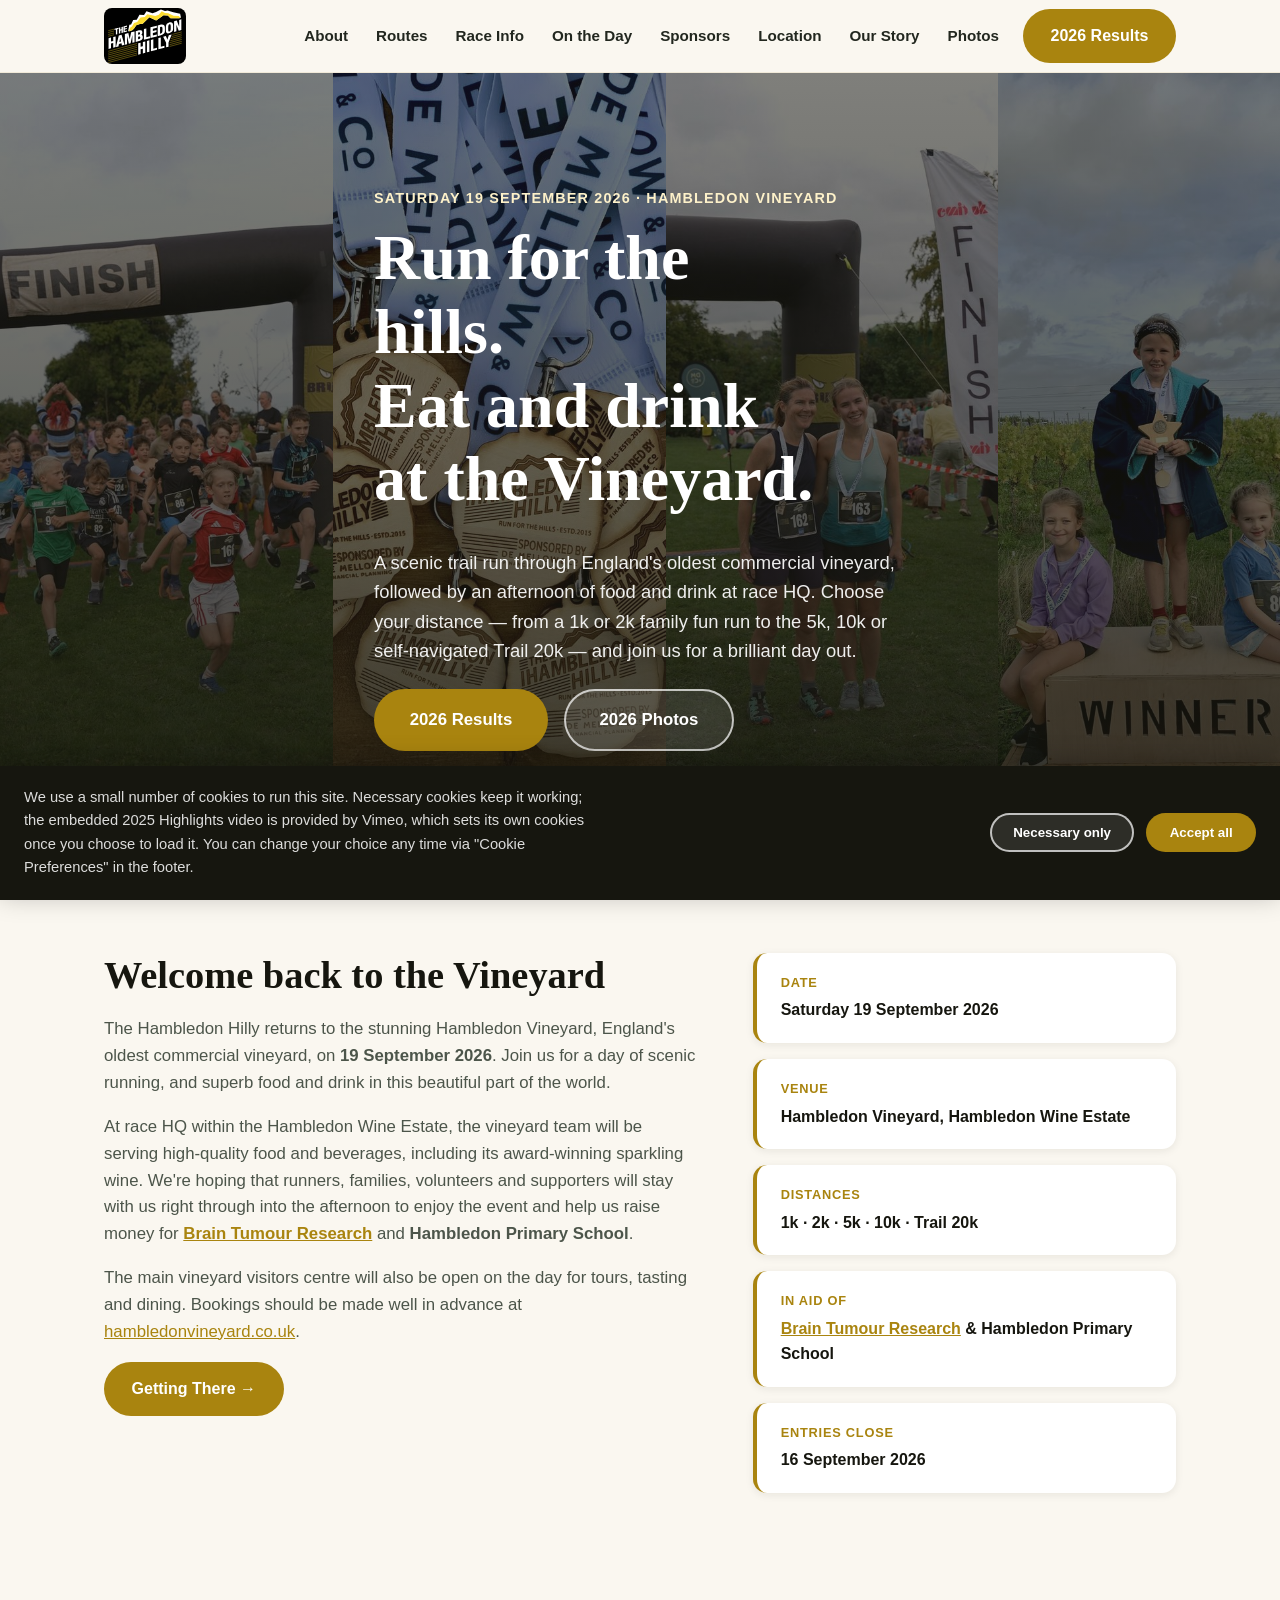
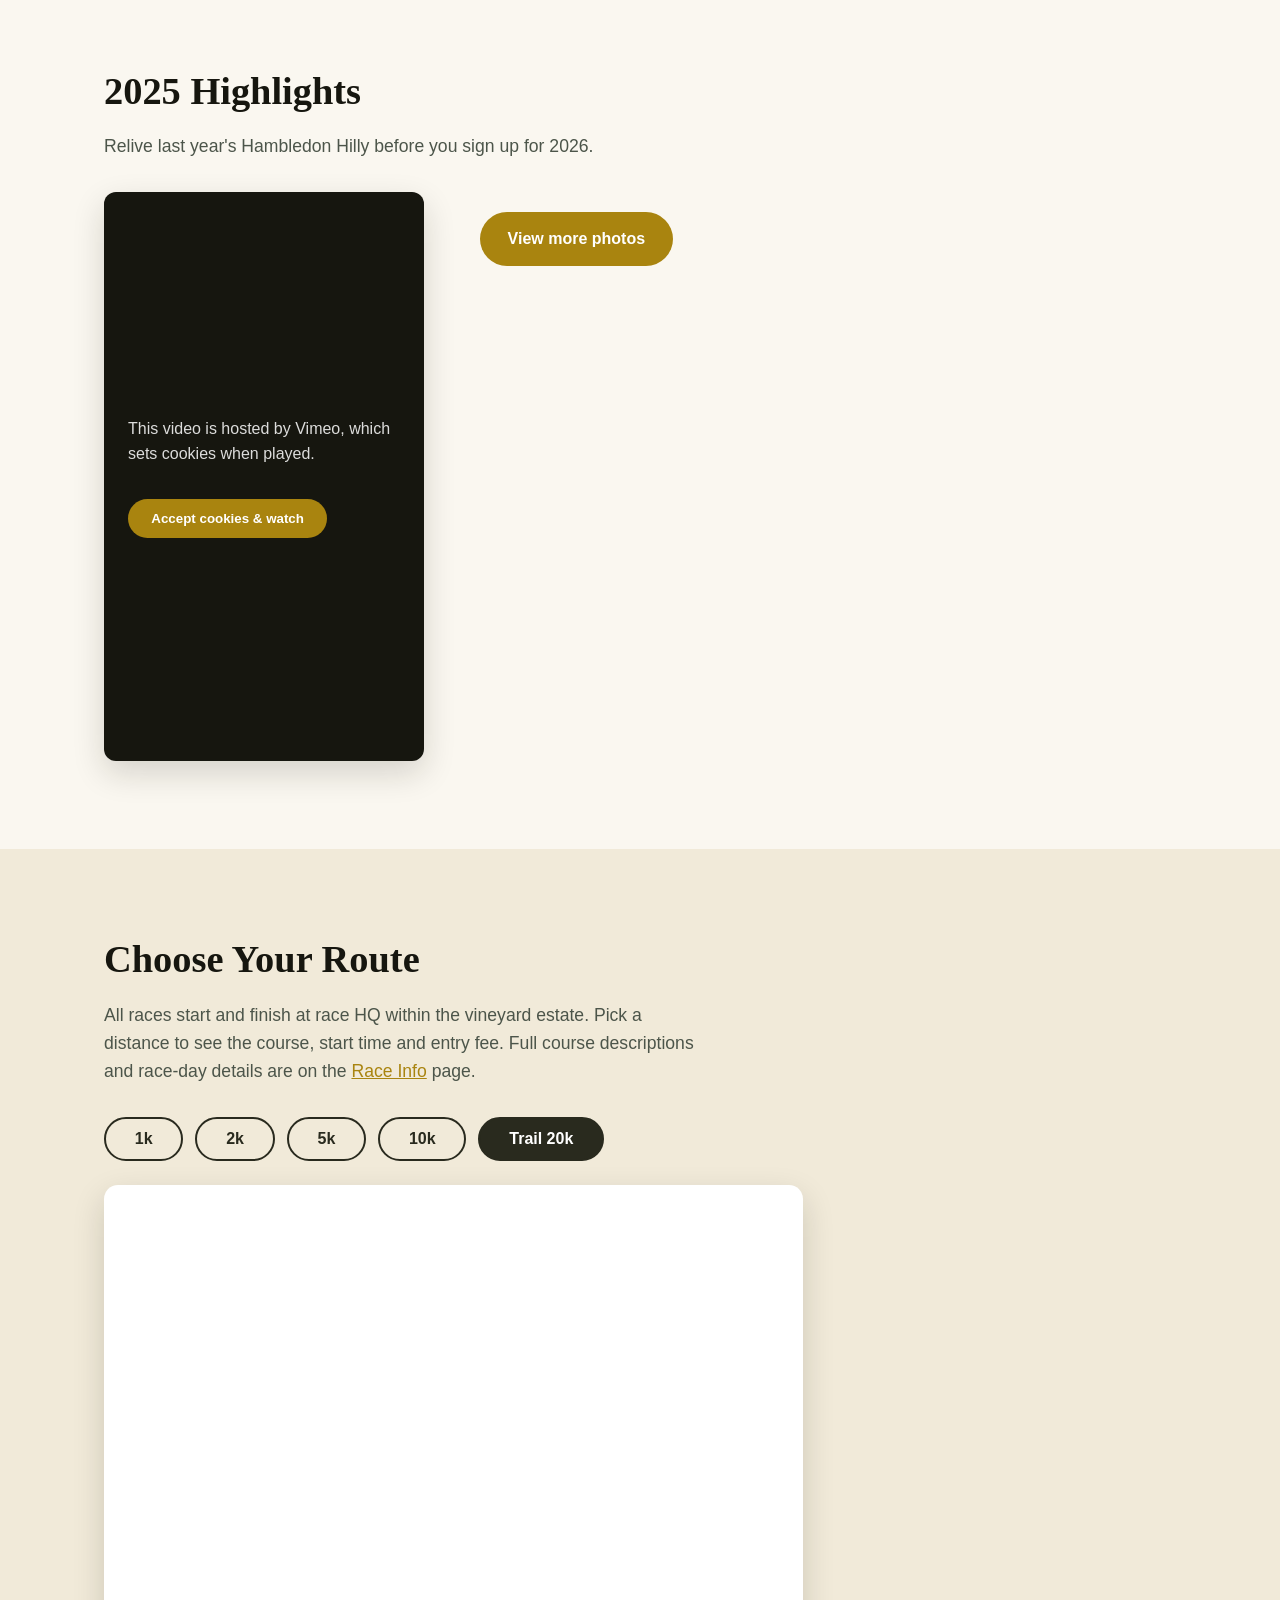
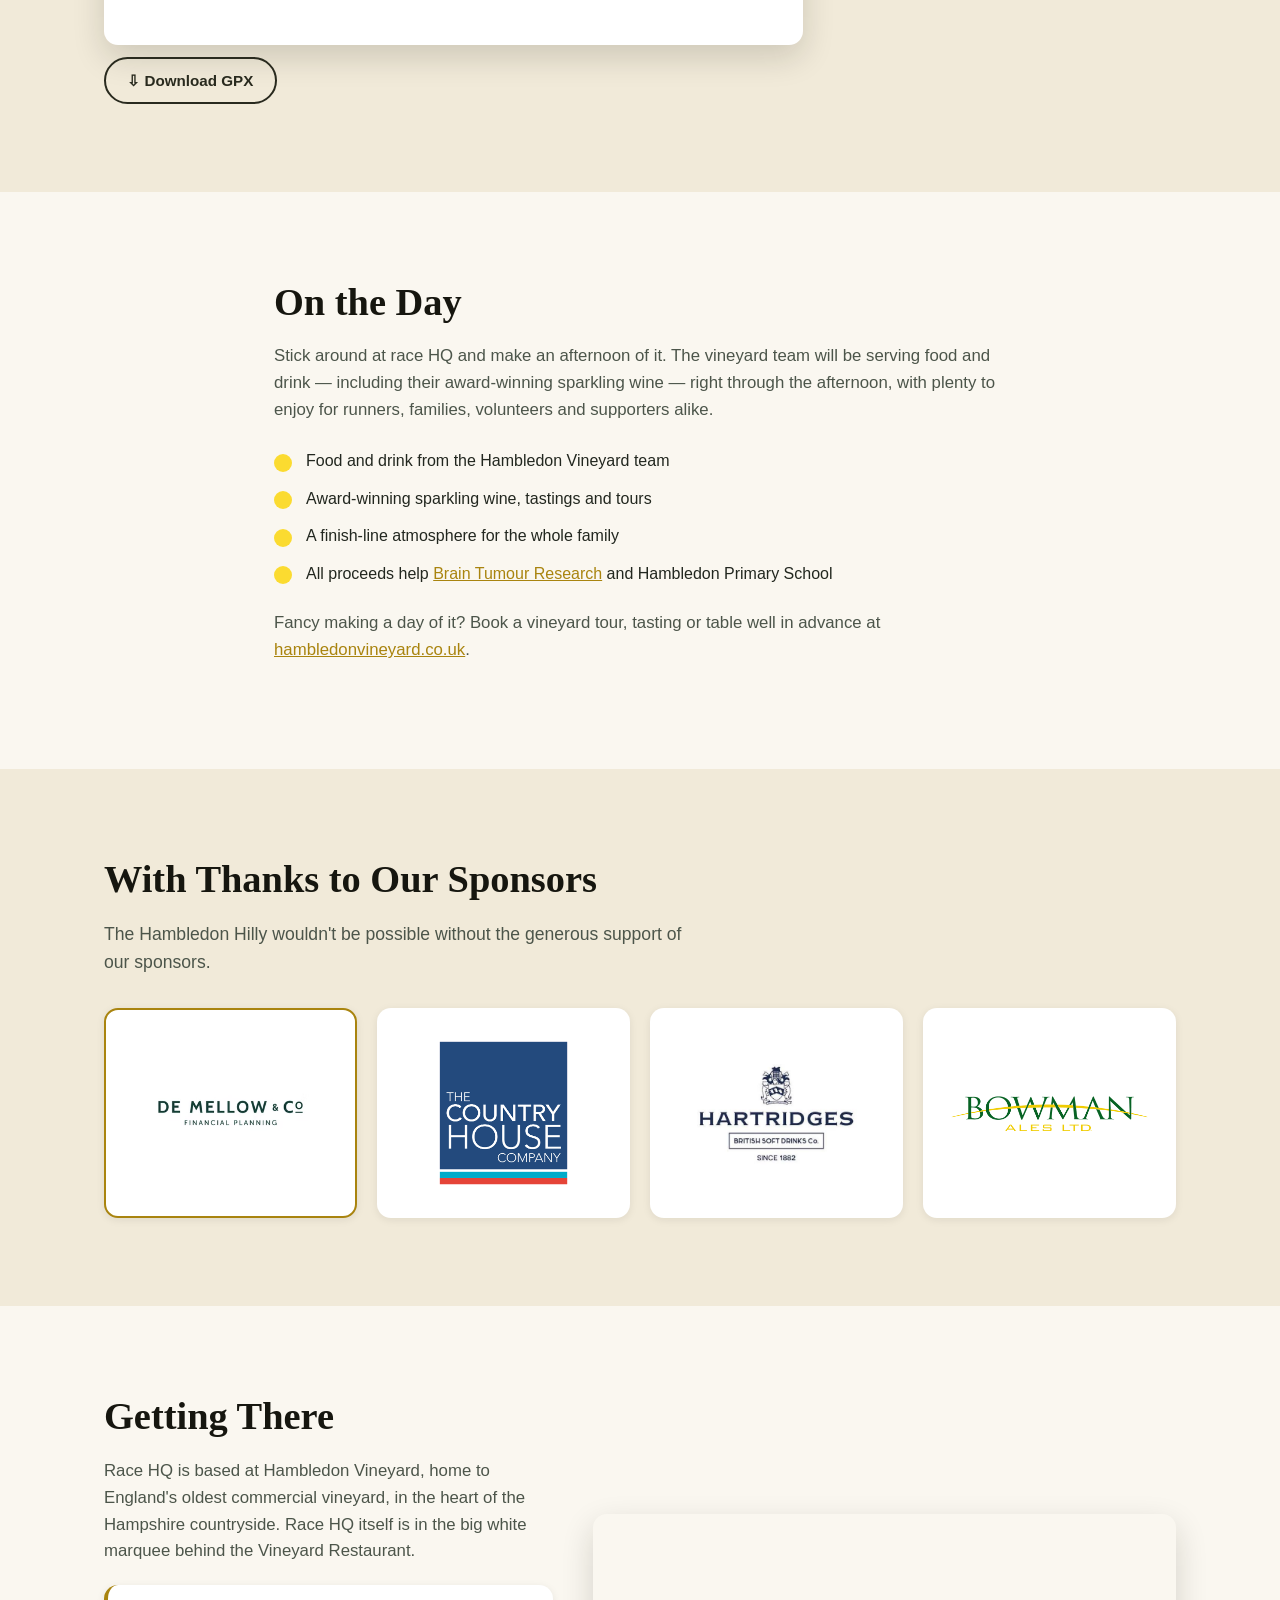
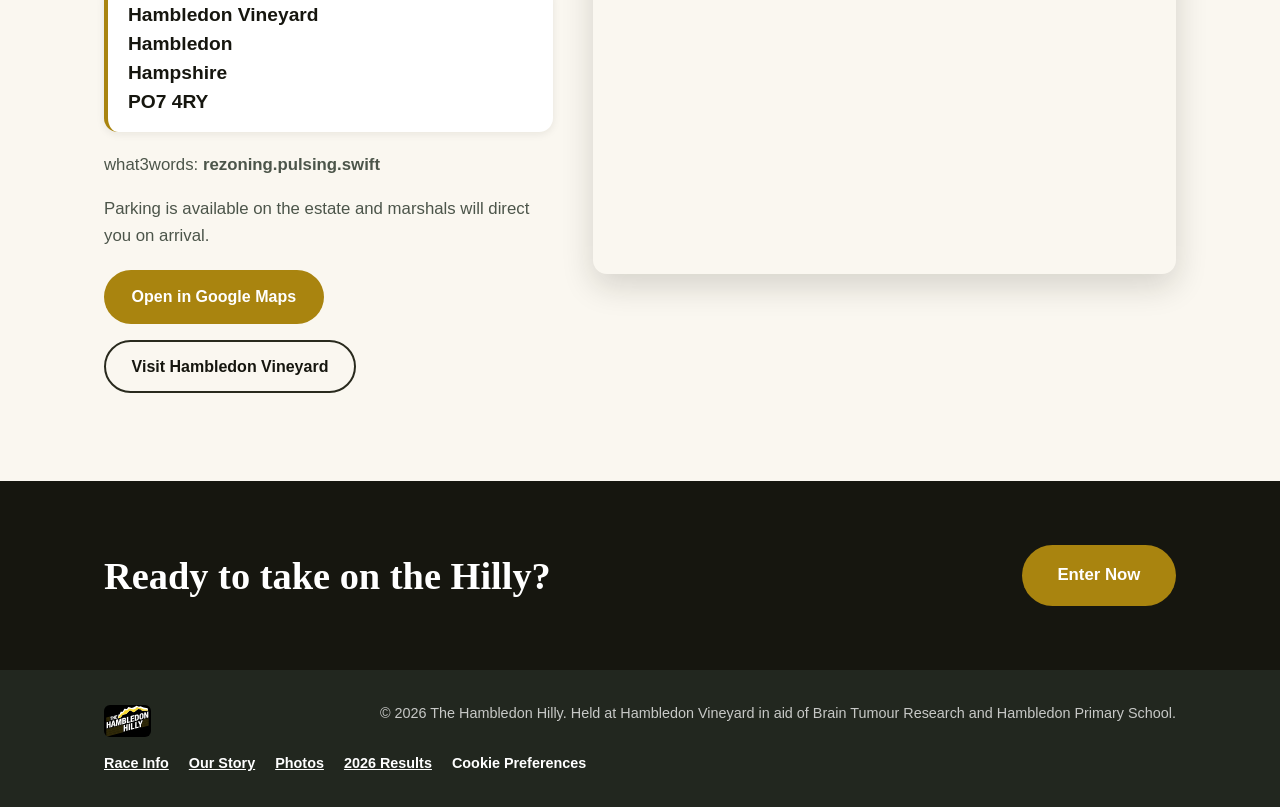
==== site/index-prerace.html @ d40ff90b "Added race report" ====
<!DOCTYPE html>
<html lang="en">
<head>
<meta charset="UTF-8">
<meta name="viewport" content="width=device-width, initial-scale=1.0">
<!-- Pre-race home page, kept for next year: copy it over index.html once the 2027 event is announced (and remove this noindex line). -->
<meta name="robots" content="noindex">
<title>The Hambledon Hilly | Trail Run at Hambledon Vineyard</title>
<meta name="description" content="The Hambledon Hilly returns to Hambledon Vineyard on 19 September 2026. Choose from 1k, 2k, 5k, 10k and Trail 20k routes, then enjoy food and drink at race HQ.">
<link rel="icon" type="image/svg+xml" href="images/hambledonhilly-logo.svg">
<link rel="preconnect" href="https://unpkg.com">
<link rel="stylesheet" href="https://unpkg.com/leaflet@1.9.4/dist/leaflet.css" integrity="sha256-p4NxAoJBhIIN+hmNHrzRCf9tD/miZyoHS5obTRR9BMY=" crossorigin="">
<link rel="stylesheet" href="https://unpkg.com/leaflet-gesture-handling@1.2.2/dist/leaflet-gesture-handling.min.css" crossorigin="">
<link rel="stylesheet" href="css/style.css">
</head>
<body class="home">

<div id="cookie-banner" class="cookie-banner" role="dialog" aria-label="Cookie consent" hidden>
  <div class="cookie-banner-inner">
    <p>
      We use a small number of cookies to run this site. Necessary cookies keep it working;
      the embedded 2025 Highlights video is provided by Vimeo, which sets its own cookies once
      you choose to load it. You can change your choice any time via "Cookie Preferences" in the footer.
    </p>
    <div class="cookie-banner-actions">
      <button type="button" class="btn btn-ghost" id="cookie-reject">Necessary only</button>
      <button type="button" class="btn btn-primary" id="cookie-accept">Accept all</button>
    </div>
  </div>
</div>

<header class="site-header">
  <div class="wrap header-inner">
    <a class="brand" href="#top">
      <img class="brand-logo" src="images/hambledonhilly-logo.svg" alt="The Hambledon Hilly">
    </a>
    <nav class="site-nav" aria-label="Primary">
      <a href="#about">About</a>
      <a href="#routes">Routes</a>
      <a href="race-info.html">Race Info</a>
      <a href="#day">On the Day</a>
      <a href="#sponsors">Sponsors</a>
      <a href="#location">Location</a>
      <a href="our-story.html">Our Story</a>
      <a href="photos.html">Photos</a>
    </nav>
    <a class="btn btn-primary nav-cta" href="https://sites.chronotrack.com/event/94311/results?raceId=250518&divisionId=2814686" target="_blank" rel="noopener">2026 Results</a>
    <button class="nav-toggle" aria-label="Toggle menu" aria-expanded="false">
      <span></span><span></span><span></span>
    </button>
  </div>
</header>

<main id="top">

  <section class="hero">
    <div class="hero-media">
      <div class="hero-scroll" aria-hidden="true">
        <div class="hero-scroll-track">
          <img src="images/carousel/3.jpg" alt="" loading="eager">
          <img src="images/carousel/IMG_4127.jpg" alt="" loading="eager">
          <img src="images/carousel/35.jpg" alt="" loading="eager">
          <img src="images/carousel/IMG_4248.jpg" alt="" loading="eager">
          <img src="images/carousel/38.jpg" alt="" loading="lazy">
          <img src="images/carousel/IMG_4260.jpg" alt="" loading="lazy">
          <img src="images/carousel/39.jpg" alt="" loading="lazy">
          <img src="images/carousel/IMG_4264.jpg" alt="" loading="lazy">
          <img src="images/carousel/40.jpg" alt="" loading="lazy">
          <img src="images/carousel/IMG_7174.jpg" alt="" loading="lazy">
          <img src="images/carousel/47.jpg" alt="" loading="lazy">
          <img src="images/carousel/IMG_7324.jpg" alt="" loading="lazy">
          <img src="images/carousel/48.jpg" alt="" loading="lazy">
          <img src="images/carousel/IMG_9951.jpg" alt="" loading="lazy">
          <img src="images/carousel/49.jpg" alt="" loading="lazy">
          <img src="images/carousel/50.jpg" alt="" loading="lazy">
          <img src="images/carousel/6.jpg" alt="" loading="lazy">
          <img src="images/carousel/9.jpg" alt="" loading="lazy">
          <img src="images/carousel/3.jpg" alt="" loading="lazy">
          <img src="images/carousel/IMG_4127.jpg" alt="" loading="lazy">
          <img src="images/carousel/35.jpg" alt="" loading="lazy">
          <img src="images/carousel/IMG_4248.jpg" alt="" loading="lazy">
          <img src="images/carousel/38.jpg" alt="" loading="lazy">
          <img src="images/carousel/IMG_4260.jpg" alt="" loading="lazy">
          <img src="images/carousel/39.jpg" alt="" loading="lazy">
          <img src="images/carousel/IMG_4264.jpg" alt="" loading="lazy">
          <img src="images/carousel/40.jpg" alt="" loading="lazy">
          <img src="images/carousel/IMG_7174.jpg" alt="" loading="lazy">
          <img src="images/carousel/47.jpg" alt="" loading="lazy">
          <img src="images/carousel/IMG_7324.jpg" alt="" loading="lazy">
          <img src="images/carousel/48.jpg" alt="" loading="lazy">
          <img src="images/carousel/IMG_9951.jpg" alt="" loading="lazy">
          <img src="images/carousel/49.jpg" alt="" loading="lazy">
          <img src="images/carousel/50.jpg" alt="" loading="lazy">
          <img src="images/carousel/6.jpg" alt="" loading="lazy">
          <img src="images/carousel/9.jpg" alt="" loading="lazy">
        </div>
      </div>
      <div class="hero-scrim"></div>
    </div>
    <div class="wrap hero-content">
      <p class="hero-eyebrow">Saturday 19 September 2026 &middot; Hambledon Vineyard</p>
      <h1>Run for the hills.<br>Eat and drink at the Vineyard.</h1>
      <p class="hero-lede">
        A scenic trail run through England's oldest commercial vineyard, followed by
        an afternoon of food and drink at race HQ. Choose your distance &mdash; from a
        1k or 2k family fun run to the 5k, 10k or self-navigated Trail 20k &mdash;
        and join us for a brilliant day out.
      </p>
      <div class="hero-actions">
        <a class="btn btn-primary btn-lg" href="https://sites.chronotrack.com/event/94311/results?raceId=250518&divisionId=2814686" target="_blank" rel="noopener">2026 Results</a>
        <a class="btn btn-ghost btn-lg" href="photos.html">2026 Photos</a>
      </div>
    </div>
  </section>

  <section id="about" class="section">
    <div class="wrap about-grid">
      <div class="about-copy">
        <h2>Welcome back to the Vineyard</h2>
        <p>
          The Hambledon Hilly returns to the stunning Hambledon Vineyard, England's oldest
          commercial vineyard, on <strong>19 September 2026</strong>. Join us for a day of
          scenic running, and superb food and drink in this beautiful part of the world.
        </p>
        <p>
          At race HQ within the Hambledon Wine Estate, the vineyard team will be serving
          high-quality food and beverages, including its award-winning sparkling wine. We're
          hoping that runners, families, volunteers and supporters will stay with us right
          through into the afternoon to enjoy the event and help us raise money for
          <strong><a href="https://braintumourresearch.org/" target="_blank" rel="noopener">Brain Tumour Research</a></strong> and <strong>Hambledon Primary School</strong>.
        </p>
        <p>
          The main vineyard visitors centre will also be open on the day for tours, tasting
          and dining. Bookings should be made well in advance at
          <a href="https://www.hambledonvineyard.co.uk" target="_blank" rel="noopener">hambledonvineyard.co.uk</a>.
        </p>
        <a class="btn btn-primary" href="#location">Getting There &rarr;</a>
      </div>
      <div class="about-facts">
        <div class="fact-card">
          <span class="fact-label">Date</span>
          <span class="fact-value">Saturday 19 September 2026</span>
        </div>
        <div class="fact-card">
          <span class="fact-label">Venue</span>
          <span class="fact-value">Hambledon Vineyard, Hambledon Wine Estate</span>
        </div>
        <div class="fact-card">
          <span class="fact-label">Distances</span>
          <span class="fact-value">1k &middot; 2k &middot; 5k &middot; 10k &middot; Trail 20k</span>
        </div>
        <div class="fact-card">
          <span class="fact-label">In aid of</span>
          <span class="fact-value"><a href="https://braintumourresearch.org/" target="_blank" rel="noopener">Brain Tumour Research</a> &amp; Hambledon Primary School</span>
        </div>
        <div class="fact-card">
          <span class="fact-label">Entries close</span>
          <span class="fact-value">16 September 2026</span>
        </div>
      </div>
    </div>
  </section>

  <section id="video" class="section">
    <div class="wrap">
      <h2>2025 Highlights</h2>
      <p class="section-lede">Relive last year's Hambledon Hilly before you sign up for 2026.</p>
    </div>
    <div class="wrap video-gallery-grid">
      <div class="video-panel">
        <div id="video-consent-gate" data-video-id="1141648150">
          <div class="video-embed" id="video-embed" hidden></div>
          <div class="video-consent-notice" id="video-consent-notice">
            <p>This video is hosted by Vimeo, which sets cookies when played.</p>
            <button type="button" class="btn btn-primary" id="video-consent-accept">Accept cookies &amp; watch</button>
          </div>
        </div>
      </div>
      <div class="gallery-panel">
        <div class="photo-gallery" id="photo-gallery" data-album="2026/" data-count="18" aria-label="A random selection of Hambledon Hilly photos"></div>
        <div class="gallery-more">
          <a class="btn btn-primary" href="photos.html">View more photos</a>
        </div>
      </div>
    </div>
  </section>

  <dialog id="photo-lightbox" class="photo-lightbox">
    <button class="lightbox-close" type="button" aria-label="Close">&times;</button>
    <button class="lightbox-prev" type="button" aria-label="Previous photo">&lsaquo;</button>
    <img id="lightbox-img" src="" alt="">
    <button class="lightbox-next" type="button" aria-label="Next photo">&rsaquo;</button>
  </dialog>

  <section id="routes" class="section section-alt">
    <div class="wrap">
      <h2>Choose Your Route</h2>
      <p class="section-lede">All races start and finish at race HQ within the vineyard estate. Pick a distance to see the course, start time and entry fee. Full course descriptions and race-day details are on the <a href="race-info.html">Race Info</a> page.</p>

      <div class="route-tabs" role="tablist" aria-label="Route distance">
        <button class="route-tab" data-route="1k" role="tab" aria-selected="false">1k</button>
        <button class="route-tab" data-route="2k" role="tab" aria-selected="false">2k</button>
        <button class="route-tab" data-route="5k" role="tab" aria-selected="false">5k</button>
        <button class="route-tab" data-route="10k" role="tab" aria-selected="false">10k</button>
        <button class="route-tab is-active" data-route="20k" role="tab" aria-selected="true">Trail 20k</button>
      </div>

      <div class="route-panel">
        <div class="route-map-col">
          <div id="route-map" class="route-map" role="img" aria-label="Map of the selected route"></div>
          <a id="gpx-download" class="route-gpx-link" href="#" download>&#8681; Download GPX</a>
        </div>
        <div class="route-stats" id="route-stats">
          <!-- populated by js -->
        </div>
      </div>
    </div>
  </section>

  <section id="day" class="section">
    <div class="wrap day-grid">
      <div class="day-copy">
        <h2>On the Day</h2>
        <p>
          Stick around at race HQ and make an afternoon of it. The vineyard team will be
          serving food and drink &mdash; including their award-winning sparkling wine &mdash;
          right through the afternoon, with plenty to enjoy for runners, families,
          volunteers and supporters alike.
        </p>
        <ul class="day-list">
          <li>Food and drink from the Hambledon Vineyard team</li>
          <li>Award-winning sparkling wine, tastings and tours</li>
          <li>A finish-line atmosphere for the whole family</li>
          <li>All proceeds help <a href="https://braintumourresearch.org/" target="_blank" rel="noopener">Brain Tumour Research</a> and Hambledon Primary School</li>
        </ul>
        <p>
          Fancy making a day of it? Book a vineyard tour, tasting or table well in advance at
          <a href="https://www.hambledonvineyard.co.uk" target="_blank" rel="noopener">hambledonvineyard.co.uk</a>.
        </p>
      </div>
    </div>
  </section>

  <section id="sponsors" class="section section-alt">
    <div class="wrap">
      <h2>With Thanks to Our Sponsors</h2>
      <p class="section-lede">The Hambledon Hilly wouldn't be possible without the generous support of our sponsors.</p>
      <div class="sponsor-grid">
        <a class="sponsor-card sponsor-card-main" href="https://www.demellowandco.com/" target="_blank" rel="noopener">
          <div class="sponsor-logo"><img src="images/DeMellowCo.avif" alt="De Mellow &amp; Co logo"></div>
        </a>
        <a class="sponsor-card" href="https://www.countryhousecompany.co.uk/" target="_blank" rel="noopener">
          <div class="sponsor-logo"><img src="images/CountrytHouseCompany.png" alt="Country House Company logo"></div>
        </a>
        <a class="sponsor-card" href="https://www.hartridges.co.uk/" target="_blank" rel="noopener">
          <div class="sponsor-logo"><img src="images/Hartriges.jpeg" alt="Hartridges Soft Drinks logo"></div>
        </a>
        <a class="sponsor-card" href="https://www.bowman-ales.com/" target="_blank" rel="noopener">
          <div class="sponsor-logo"><img src="images/BowmanAles.png" alt="Bowman Ales logo"></div>
        </a>
      </div>
    </div>
  </section>

  <section id="location" class="section">
    <div class="wrap location-grid">
      <div class="location-copy">
        <h2>Getting There</h2>
        <p>
          Race HQ is based at Hambledon Vineyard, home to England's oldest commercial
          vineyard, in the heart of the Hampshire countryside. Race HQ itself is in the
          big white marquee behind the Vineyard Restaurant.
        </p>
        <address class="venue-address">
          Hambledon Vineyard<br>
          Hambledon<br>
          Hampshire<br>
          PO7 4RY
        </address>
        <p class="what3words">what3words: <strong>rezoning.pulsing.swift</strong></p>
        <p>
          Parking is available on the estate and marshals will direct you on arrival.
        </p>
        <div class="location-actions">
          <a class="btn btn-primary" href="https://www.google.com/maps/search/?api=1&query=Hambledon+Vineyard%2C+Hambledon%2C+Hampshire%2C+PO7+4RY" target="_blank" rel="noopener">Open in Google Maps</a>
          <a class="btn btn-ghost-dark" href="https://www.hambledonvineyard.co.uk" target="_blank" rel="noopener">Visit Hambledon Vineyard</a>
        </div>
      </div>
      <div id="location-map" class="location-map" role="img" aria-label="Map of Hambledon Vineyard"></div>
    </div>
  </section>

  <section class="cta-banner">
    <div class="wrap cta-banner-inner">
      <h2>Ready to take on the Hilly?</h2>
      <a class="btn btn-primary btn-lg" href="https://sites.chronotrack.com/event/94311/results?raceId=250518&divisionId=2814686" target="_blank" rel="noopener">Enter Now</a>
    </div>
  </section>

</main>

<footer class="site-footer">
  <div class="wrap footer-inner">
    <img class="footer-logo" src="images/hambledonhilly-logo.svg" alt="The Hambledon Hilly">
    <p>&copy; 2026 The Hambledon Hilly. Held at Hambledon Vineyard in aid of Brain Tumour Research and Hambledon Primary School.</p>
    <nav class="footer-nav" aria-label="Footer">
      <a href="race-info.html">Race Info</a>
      <a href="our-story.html">Our Story</a>
      <a href="photos.html">Photos</a>
      <a href="https://sites.chronotrack.com/event/94311/results?raceId=250518&divisionId=2814686" target="_blank" rel="noopener">2026 Results</a>
      <button type="button" class="footer-cookie-btn cookie-preferences-btn">Cookie Preferences</button>
    </nav>
  </div>
</footer>

<script src="https://player.vimeo.com/api/player.js"></script>
<script src="https://unpkg.com/leaflet@1.9.4/dist/leaflet.js" integrity="sha256-20nQCchB9co0qIjJZRGuk2/Z9VM+kNiyxNV1lvTlZBo=" crossorigin=""></script>
<script src="https://unpkg.com/leaflet-gesture-handling@1.2.2/dist/leaflet-gesture-handling.min.js" crossorigin=""></script>
<script src="routes/routes-data.js"></script>
<script src="js/main.js"></script>
</body>
</html>
---- site/css/style.css ----
:root {
  --dark-900: #16160f;
  --dark-700: #292a1e;
  --dark-600: #3c3d2c;
  --gold-100: #fdf1c9;
  --gold-500: #fbdb30;
  --gold-700: #a9840f;
  --cream: #faf7f0;
  --cream-dark: #f1ead9;
  --ink: #22271f;
  --ink-soft: #4c554a;
  --white: #ffffff;
  --radius: 14px;
  --shadow-sm: 0 2px 8px rgba(22, 22, 15, 0.08);
  --shadow-md: 0 12px 32px rgba(22, 22, 15, 0.16);
  --max-width: 1120px;
}

* { box-sizing: border-box; }

html { scroll-behavior: smooth; }

body {
  margin: 0;
  font-family: "Segoe UI", "Helvetica Neue", Arial, sans-serif;
  color: var(--ink);
  background: var(--cream);
  line-height: 1.6;
}

h1, h2, h3 {
  font-family: Georgia, "Times New Roman", serif;
  color: var(--dark-900);
  line-height: 1.15;
  margin: 0 0 0.5em;
}

h2 { font-size: clamp(1.7rem, 3vw, 2.4rem); }

p { margin: 0 0 1em; }

a { color: var(--gold-700); }

.wrap {
  max-width: var(--max-width);
  margin: 0 auto;
  padding: 0 24px;
}

/* Buttons */
.btn {
  display: inline-block;
  padding: 0.75em 1.6em;
  border-radius: 999px;
  font-weight: 600;
  text-decoration: none;
  border: 2px solid transparent;
  transition: transform 0.15s ease, box-shadow 0.15s ease, background 0.15s ease;
  cursor: pointer;
}
.btn-primary {
  background: var(--gold-700);
  color: var(--white);
}
.btn-primary:hover {
  background: var(--gold-500);
  transform: translateY(-1px);
  box-shadow: var(--shadow-sm);
}
.btn-ghost {
  background: rgba(255, 255, 255, 0.1);
  color: var(--white);
  border-color: rgba(255, 255, 255, 0.7);
}
.btn-ghost:hover {
  background: rgba(255, 255, 255, 0.2);
}
.btn-lg { padding: 0.9em 2em; font-size: 1.05rem; }

/* Header */
.site-header {
  position: sticky;
  top: 0;
  z-index: 1000;
  background: rgba(250, 247, 240, 0.92);
  backdrop-filter: blur(6px);
  border-bottom: 1px solid var(--cream-dark);
}
.header-inner {
  display: flex;
  align-items: center;
  gap: 24px;
  height: 72px;
}
.brand {
  display: flex;
  align-items: center;
  gap: 10px;
  text-decoration: none;
  color: var(--dark-900);
  font-weight: 700;
  margin-right: auto;
}
.brand-logo {
  height: 56px;
  width: auto;
  border-radius: 8px;
  display: block;
}

.site-nav {
  display: flex;
  gap: 28px;
}
.site-nav a {
  color: var(--ink);
  text-decoration: none;
  font-weight: 600;
  font-size: 0.95rem;
}
.site-nav a:hover { color: var(--gold-700); }

.nav-toggle {
  display: none;
  flex-direction: column;
  justify-content: center;
  gap: 5px;
  width: 40px;
  height: 40px;
  background: none;
  border: none;
  cursor: pointer;
}
.nav-toggle span {
  display: block;
  height: 2px;
  background: var(--dark-900);
  border-radius: 2px;
}

/* Hero */
.hero {
  position: relative;
  min-height: 88vh;
  display: flex;
  align-items: center;
  overflow: hidden;
}
.hero-media {
  position: absolute;
  inset: 0;
  z-index: 0;
}
.hero-scroll {
  position: absolute;
  inset: 0;
  overflow: hidden;
}
.hero-scroll-track {
  display: flex;
  height: 100%;
  width: max-content;
  animation: hero-scroll 90s linear infinite;
}
.hero-scroll-track img {
  height: 100%;
  width: clamp(220px, 26vw, 380px);
  flex: 0 0 auto;
  object-fit: cover;
  display: block;
}
@keyframes hero-scroll {
  from { transform: translateX(0); }
  to { transform: translateX(-50%); }
}
@media (prefers-reduced-motion: reduce) {
  .hero-scroll-track { animation: none; }
}
.hero-scrim {
  position: absolute;
  inset: 0;
  background: linear-gradient(180deg, rgba(22, 22, 15, 0.55) 0%, rgba(22, 22, 15, 0.65) 45%, rgba(22, 22, 15, 0.88) 100%);
}
.hero-content {
  position: relative;
  z-index: 1;
  color: var(--white);
  padding-top: 80px;
  padding-bottom: 80px;
}
.hero-eyebrow {
  text-transform: uppercase;
  letter-spacing: 0.08em;
  font-weight: 700;
  font-size: 0.9rem;
  color: var(--gold-100);
  margin-bottom: 0.75em;
}
.hero h1 {
  color: var(--white);
  font-size: clamp(2.4rem, 5.5vw, 4rem);
  max-width: 14ch;
}
.hero-lede {
  max-width: 52ch;
  font-size: 1.15rem;
  color: rgba(255,255,255,0.92);
}
.hero-actions {
  display: flex;
  gap: 16px;
  flex-wrap: wrap;
  margin-top: 1.5em;
}

/* Sections */
.section {
  padding: 88px 0;
}
.section-alt {
  background: var(--cream-dark);
}
.section-lede {
  max-width: 62ch;
  color: var(--ink-soft);
  font-size: 1.1rem;
}

.video-gallery-grid {
  display: grid;
  grid-template-columns: minmax(0, 320px) minmax(0, 1fr);
  gap: 56px;
  align-items: start;
  margin-top: 32px;
}

.video-embed {
  max-width: 320px;
  margin: 0;
  border-radius: 12px;
  overflow: hidden;
  box-shadow: var(--shadow-md);
}

/* Photo gallery */
.photo-gallery {
  display: grid;
  grid-template-columns: repeat(auto-fill, minmax(110px, 1fr));
  gap: 10px;
  margin-top: 0;
}
.photo-thumb {
  position: relative;
  aspect-ratio: 1 / 1;
  padding: 0;
  border: 0;
  border-radius: 8px;
  overflow: hidden;
  cursor: pointer;
  background: var(--cream-dark);
}
.photo-thumb img {
  width: 100%;
  height: 100%;
  object-fit: cover;
  display: block;
  transition: transform 0.2s ease;
}
.photo-thumb:hover img,
.photo-thumb:focus-visible img {
  transform: scale(1.06);
}
.photo-thumb:focus-visible {
  outline: 3px solid var(--gold-700);
  outline-offset: 2px;
}

.gallery-more {
  margin-top: 20px;
}

/* Photo album page */
.album-grid {
  grid-template-columns: repeat(auto-fill, minmax(200px, 1fr));
  gap: 12px;
  margin-top: 32px;
}
.album-grid .photo-thumb img {
  opacity: 0;
  transition: opacity 0.4s ease, transform 0.2s ease;
}
.album-grid .photo-thumb.is-loaded img {
  opacity: 1;
}
.album-subtabs {
  margin-top: -8px;
  gap: 8px;
}
.album-subtabs .route-tab {
  padding: 0.45em 1.3em;
  font-size: 0.9rem;
}
.album-status {
  text-align: center;
  color: var(--ink-soft);
  margin: 32px 0 0;
}
#album-sentinel {
  height: 1px;
}

@media (max-width: 480px) {
  .album-grid { grid-template-columns: repeat(2, 1fr); gap: 8px; }
}

/* Lightbox */
.photo-lightbox {
  border: none;
  padding: 0;
  background: transparent;
  max-width: 92vw;
  max-height: 92vh;
}
.photo-lightbox::backdrop {
  background: rgba(15, 15, 10, 0.88);
}
.photo-lightbox img {
  display: block;
  max-width: 92vw;
  max-height: 92vh;
  border-radius: 8px;
}
.photo-lightbox button {
  position: fixed;
  background: rgba(22, 22, 15, 0.55);
  color: var(--white);
  border: none;
  border-radius: 999px;
  cursor: pointer;
  display: flex;
  align-items: center;
  justify-content: center;
  transition: background 0.15s ease;
}
.photo-lightbox button:hover,
.photo-lightbox button:focus-visible {
  background: rgba(22, 22, 15, 0.85);
}
.lightbox-close {
  top: 20px;
  right: 20px;
  width: 44px;
  height: 44px;
  font-size: 1.6rem;
  line-height: 1;
}
.lightbox-prev,
.lightbox-next {
  top: 50%;
  transform: translateY(-50%);
  width: 52px;
  height: 52px;
  font-size: 2rem;
  line-height: 1;
}
.lightbox-prev { left: 20px; }
.lightbox-next { right: 20px; }

@media (max-width: 900px) {
  .video-gallery-grid { grid-template-columns: 1fr; gap: 40px; }
  .video-embed { margin-left: auto; margin-right: auto; }
}

@media (max-width: 480px) {
  .lightbox-prev, .lightbox-next { width: 40px; height: 40px; font-size: 1.5rem; }
  .lightbox-prev { left: 8px; }
  .lightbox-next { right: 8px; }
  .lightbox-close { top: 8px; right: 8px; }
}

/* About */
.about-grid {
  display: grid;
  grid-template-columns: 1.4fr 1fr;
  gap: 56px;
  align-items: start;
}
.about-copy p { color: var(--ink-soft); font-size: 1.05rem; }
.about-facts {
  display: grid;
  gap: 16px;
}
.fact-card {
  background: var(--white);
  border-radius: var(--radius);
  padding: 20px 24px;
  box-shadow: var(--shadow-sm);
  display: flex;
  flex-direction: column;
  gap: 4px;
  border-left: 4px solid var(--gold-700);
}
.fact-label {
  font-size: 0.8rem;
  text-transform: uppercase;
  letter-spacing: 0.06em;
  color: var(--gold-700);
  font-weight: 700;
}
.fact-value {
  font-weight: 600;
  color: var(--dark-900);
}

/* Routes */
.route-tabs {
  display: flex;
  gap: 12px;
  margin: 32px 0 24px;
  flex-wrap: wrap;
}
.route-tab {
  padding: 0.7em 1.8em;
  border-radius: 999px;
  border: 2px solid var(--dark-700);
  background: transparent;
  color: var(--dark-700);
  font-weight: 700;
  font-size: 1rem;
  cursor: pointer;
  transition: background 0.15s ease, color 0.15s ease;
}
.route-tab:hover { background: var(--gold-100); }
.route-tab.is-active {
  background: var(--dark-700);
  color: var(--white);
}

.route-panel {
  display: grid;
  grid-template-columns: 2fr 1fr;
  gap: 24px;
  align-items: stretch;
}
.route-map-col {
  display: flex;
  flex-direction: column;
  gap: 12px;
}
.route-map {
  height: 460px;
  border-radius: var(--radius);
  box-shadow: var(--shadow-md);
  overflow: hidden;
  background: var(--white);
}
.route-gpx-link {
  display: inline-flex;
  align-self: flex-start;
  align-items: center;
  gap: 6px;
  padding: 0.6em 1.4em;
  border-radius: 999px;
  border: 2px solid var(--dark-700);
  color: var(--dark-700);
  font-weight: 700;
  font-size: 0.95rem;
  text-decoration: none;
  transition: background 0.15s ease, color 0.15s ease;
}
.route-gpx-link:hover {
  background: var(--dark-700);
  color: var(--white);
}
.route-gpx-link.is-disabled {
  opacity: 0.4;
  pointer-events: none;
}
.route-stats {
  display: flex;
  flex-direction: column;
  gap: 16px;
}
.stat-card {
  background: var(--white);
  border-radius: var(--radius);
  padding: 20px 24px;
  box-shadow: var(--shadow-sm);
}
.stat-card .stat-value {
  font-family: Georgia, serif;
  font-size: 2rem;
  color: var(--gold-700);
  display: block;
}
.stat-card .stat-label {
  font-size: 0.85rem;
  text-transform: uppercase;
  letter-spacing: 0.05em;
  color: var(--ink-soft);
}
.stat-note p {
  margin: 6px 0 0;
  color: var(--ink-soft);
  font-size: 0.95rem;
}

.course-grid {
  display: grid;
  grid-template-columns: repeat(auto-fit, minmax(240px, 1fr));
  gap: 20px;
  margin-top: 24px;
}
.course-grid .fact-label {
  display: block;
  margin-top: 4px;
}

/* Race report: each paragraph sits beside a photo, alternating sides */
.report-eyebrow {
  margin: 0 0 8px;
  text-transform: uppercase;
  letter-spacing: 0.08em;
  font-weight: 700;
  font-size: 0.9rem;
  color: var(--gold-700);
}
.report {
  display: grid;
  gap: 40px;
  margin-top: 32px;
}
.report-row {
  display: grid;
  grid-template-columns: minmax(0, 1.2fr) minmax(0, 1fr);
  gap: 40px;
  align-items: center;
}
.report-row p {
  margin: 0;
  color: var(--ink-soft);
  font-size: 1.1rem;
}
.report-row:nth-child(even) > :not(p) { order: -1; }
.report-row.no-photo { grid-template-columns: minmax(0, 1fr); max-width: 62ch; }
.report-photo { margin: 0; }
.report-photo img {
  display: block;
  width: 100%;
  max-height: 520px;
  object-fit: cover;
  border-radius: var(--radius);
  box-shadow: var(--shadow-sm);
}
/* Shown only when previewing locally, where a photo hasn't been added yet */
.report-photo.is-placeholder {
  display: flex;
  align-items: center;
  justify-content: center;
  aspect-ratio: 4 / 3;
  border: 2px dashed var(--gold-700);
  border-radius: var(--radius);
  color: var(--gold-700);
  font-weight: 700;
  text-align: center;
  padding: 16px;
}
.report-photo.is-placeholder img { display: none; }

/* Podium winners carousel inside the race report */
.podium-carousel {
  position: relative;
  border-radius: var(--radius);
  overflow: hidden;
  box-shadow: var(--shadow-sm);
  background: var(--dark-900);
}
.podium-track {
  display: flex;
  overflow-x: auto;
  scroll-snap-type: x mandatory;
  scrollbar-width: none;
}
.podium-track::-webkit-scrollbar { display: none; }
.podium-slide {
  position: relative;
  flex: 0 0 100%;
  margin: 0;
  scroll-snap-align: start;
}
.podium-slide img {
  display: block;
  width: 100%;
  height: 520px;
  object-fit: cover;
}
.podium-slide figcaption {
  position: absolute;
  inset: auto 0 0 0;
  padding: 40px 20px 16px;
  background: linear-gradient(180deg, transparent, rgba(22, 22, 15, 0.8));
  color: var(--white);
  font-weight: 700;
  font-size: 1.1rem;
}
.podium-prev,
.podium-next {
  position: absolute;
  top: 50%;
  transform: translateY(-50%);
  width: 44px;
  height: 44px;
  border: none;
  border-radius: 999px;
  background: rgba(22, 22, 15, 0.55);
  color: var(--white);
  font-size: 1.8rem;
  line-height: 1;
  cursor: pointer;
  display: flex;
  align-items: center;
  justify-content: center;
  transition: background 0.15s ease;
}
.podium-prev:hover, .podium-next:hover,
.podium-prev:focus-visible, .podium-next:focus-visible { background: rgba(22, 22, 15, 0.85); }
.podium-prev { left: 12px; }
.podium-next { right: 12px; }

@media (max-width: 760px) {
  .podium-slide img { height: 420px; }
  .report-row { grid-template-columns: minmax(0, 1fr); gap: 20px; }
  .report-row:nth-child(even) > :not(p) { order: 0; }
}

/* Day / list */
.day-grid { max-width: 780px; }
.day-copy p { color: var(--ink-soft); font-size: 1.05rem; }
.day-list {
  list-style: none;
  padding: 0;
  margin: 24px 0;
  display: grid;
  gap: 12px;
}
.day-list li {
  position: relative;
  padding-left: 32px;
  color: var(--ink);
  font-weight: 500;
}
.day-list li::before {
  content: "";
  position: absolute;
  left: 0;
  top: 0.35em;
  width: 18px;
  height: 18px;
  border-radius: 50%;
  background: var(--gold-500);
}

/* Sponsors */
.sponsor-grid {
  display: grid;
  grid-template-columns: repeat(auto-fit, minmax(220px, 1fr));
  gap: 20px;
  margin-top: 32px;
}
.sponsor-card {
  background: var(--white);
  border-radius: var(--radius);
  padding: 28px 24px;
  text-align: center;
  box-shadow: var(--shadow-sm);
  display: flex;
  flex-direction: column;
  gap: 8px;
  justify-content: center;
  text-decoration: none;
  border: 2px solid transparent;
  cursor: pointer;
  transition: transform 0.15s ease, box-shadow 0.15s ease, border-color 0.15s ease;
}
.sponsor-card:hover,
.sponsor-card:focus-visible {
  transform: translateY(-3px);
  box-shadow: var(--shadow-md);
  border-color: var(--gold-700);
}
.sponsor-card-main {
  border-color: var(--gold-700);
}
.sponsor-logo {
  width: 100%;
  height: 150px;
  display: flex;
  align-items: center;
  justify-content: center;
}
.sponsor-logo img {
  max-width: 100%;
  max-height: 100%;
  object-fit: contain;
}
.sponsor-kicker {
  font-size: 0.78rem;
  text-transform: uppercase;
  letter-spacing: 0.06em;
  color: var(--gold-700);
  font-weight: 700;
}
.sponsor-name {
  font-family: Georgia, serif;
  font-size: 1.15rem;
  color: var(--dark-900);
}

/* Location */
.location-grid {
  display: grid;
  grid-template-columns: 1fr 1.3fr;
  gap: 40px;
  align-items: center;
}
.location-copy p { color: var(--ink-soft); font-size: 1.05rem; }
.location-map {
  height: 360px;
  border-radius: var(--radius);
  box-shadow: var(--shadow-md);
  overflow: hidden;
}
.venue-address {
  font-style: normal;
  font-weight: 700;
  font-size: 1.2rem;
  line-height: 1.5;
  color: var(--dark-900);
  background: var(--white);
  border-left: 4px solid var(--gold-700);
  border-radius: var(--radius);
  padding: 16px 20px;
  box-shadow: var(--shadow-sm);
  margin: 20px 0;
}
.what3words {
  color: var(--ink-soft);
  font-size: 0.95rem;
}
.location-actions {
  display: flex;
  gap: 16px;
  flex-wrap: wrap;
  margin-top: 1.25em;
}
.btn-ghost-dark {
  background: transparent;
  color: var(--dark-900);
  border-color: var(--dark-700);
}
.btn-ghost-dark:hover {
  background: var(--dark-700);
  color: var(--white);
}

/* CTA banner */
.cta-banner {
  background: var(--dark-900);
  color: var(--white);
  padding: 64px 0;
}
.cta-banner-inner {
  display: flex;
  align-items: center;
  justify-content: space-between;
  flex-wrap: wrap;
  gap: 24px;
}
.cta-banner h2 { color: var(--white); margin: 0; }

/* Footer */
.site-footer {
  background: var(--ink);
  color: rgba(255,255,255,0.75);
  padding: 32px 0;
  font-size: 0.9rem;
}
.footer-inner {
  display: flex;
  justify-content: space-between;
  align-items: center;
  flex-wrap: wrap;
  gap: 12px;
}
.footer-logo {
  height: 32px;
  width: auto;
  border-radius: 6px;
}
.footer-inner a {
  color: var(--white);
  font-weight: 700;
}
.footer-nav {
  display: flex;
  gap: 20px;
  flex-wrap: wrap;
}

/* Leaflet popup theming */
.leaflet-popup-content-wrapper {
  border-radius: 10px;
}

/* Cookie consent */
.cookie-banner {
  position: fixed;
  left: 0;
  right: 0;
  bottom: 0;
  z-index: 2000;
  background: var(--dark-900);
  box-shadow: 0 -4px 24px rgba(0, 0, 0, 0.25);
}
.cookie-banner[hidden] { display: none; }
.cookie-banner-inner {
  display: flex;
  align-items: center;
  justify-content: space-between;
  gap: 24px;
  padding: 20px 24px;
}
.cookie-banner p {
  margin: 0;
  max-width: 70ch;
  color: rgba(255, 255, 255, 0.85);
  font-size: 0.92rem;
}
.cookie-banner-actions {
  display: flex;
  gap: 12px;
  flex-shrink: 0;
  flex-wrap: wrap;
}
.footer-cookie-btn {
  background: none;
  border: none;
  padding: 0;
  color: var(--white);
  font: inherit;
  font-weight: 700;
  cursor: pointer;
}
.footer-cookie-btn:hover { text-decoration: underline; }

/* Video consent gate */
.video-consent-notice {
  aspect-ratio: 9 / 16;
  max-width: 320px;
  display: flex;
  flex-direction: column;
  align-items: flex-start;
  justify-content: center;
  gap: 16px;
  padding: 24px;
  background: var(--dark-900);
  color: rgba(255, 255, 255, 0.85);
  border-radius: 12px;
  box-shadow: var(--shadow-md);
}
.video-consent-notice[hidden],
.video-embed[hidden] { display: none; }

@media (max-width: 640px) {
  .cookie-banner-inner { flex-direction: column; align-items: stretch; }
  .cookie-banner-actions { justify-content: flex-end; }
}

/* Responsive */
@media (max-width: 900px) {
  .about-grid, .location-grid { grid-template-columns: 1fr; }
  .route-panel { grid-template-columns: 1fr; }
  .route-map { height: 360px; }
}

@media (max-width: 720px) {
  .brand-logo { height: 44px; }
  .site-nav { display: none; }
  .nav-toggle { display: flex; }
  .nav-cta { display: none; }
  .site-header.is-open .site-nav {
    display: flex;
    flex-direction: column;
    position: absolute;
    top: 100%;
    left: 0;
    right: 0;
    background: var(--cream);
    padding: 16px 24px 24px;
    box-shadow: var(--shadow-md);
  }
  .cta-banner-inner { flex-direction: column; text-align: center; }
}
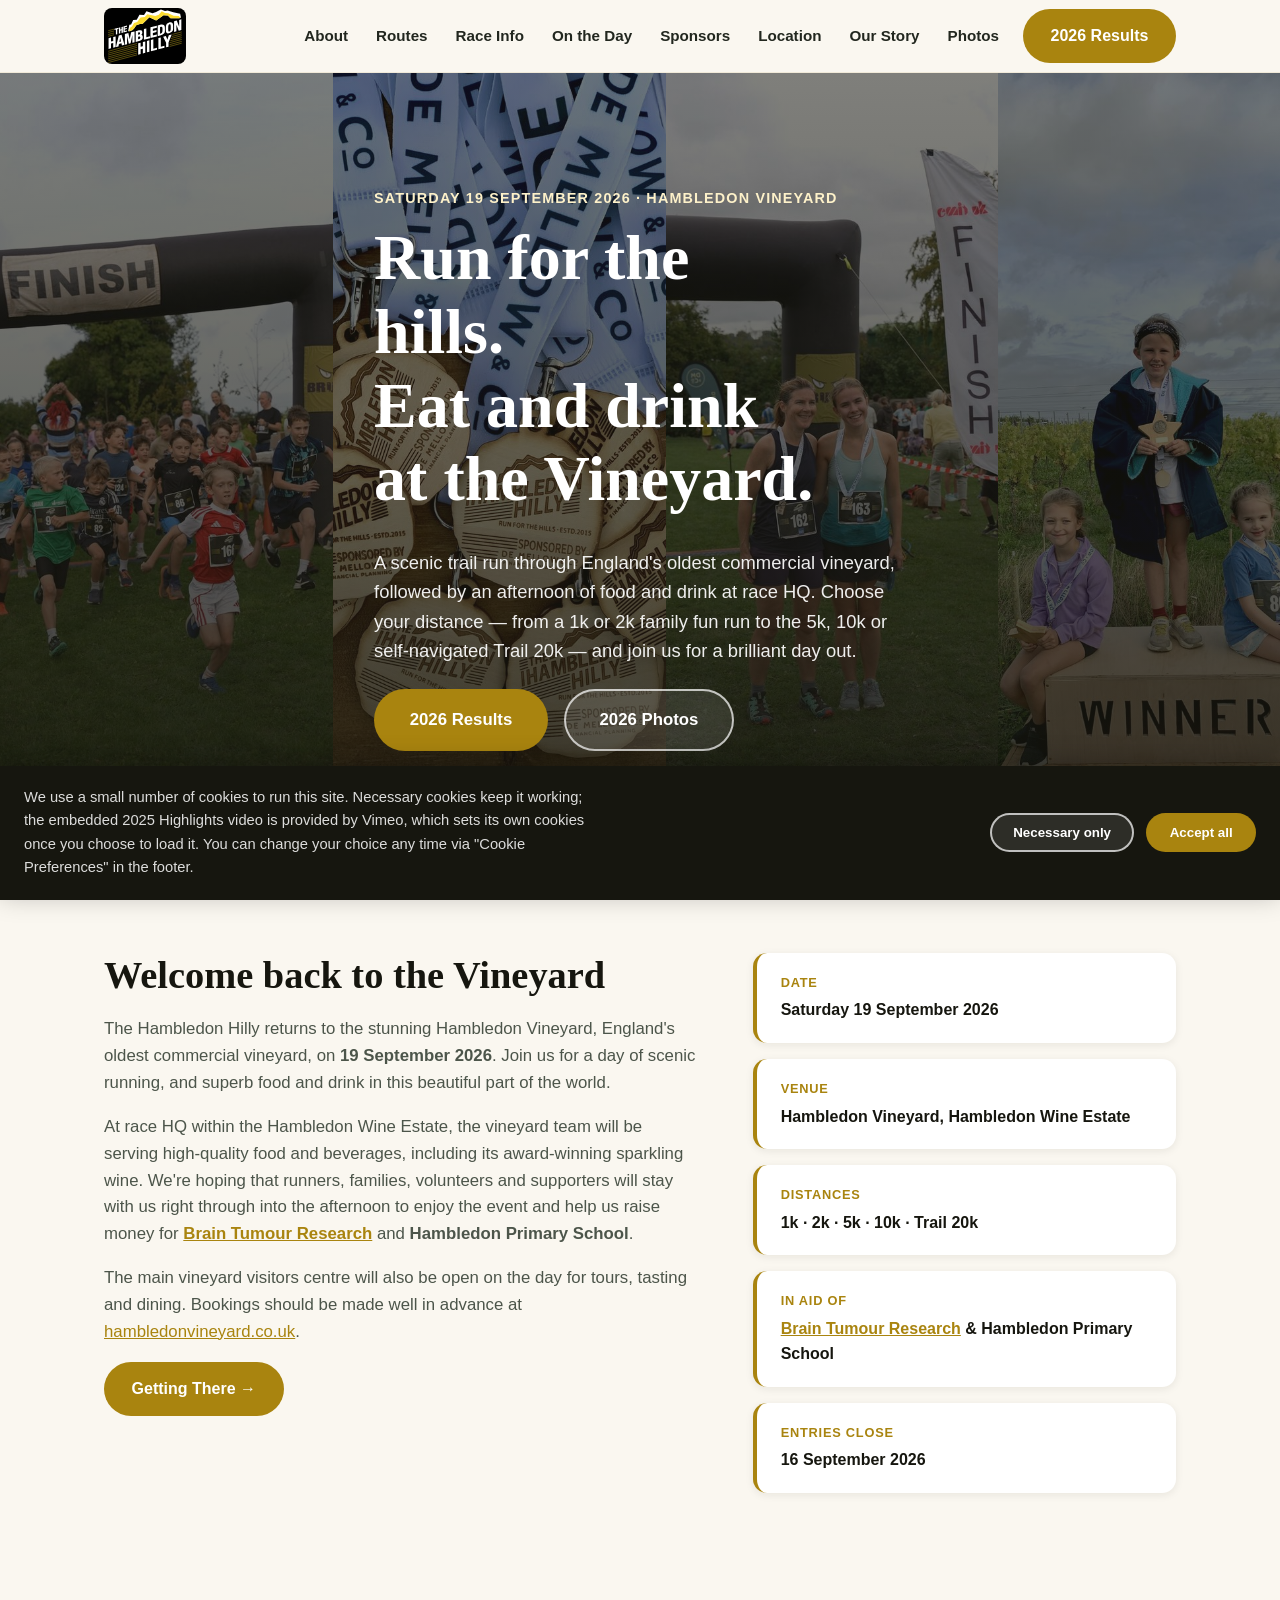
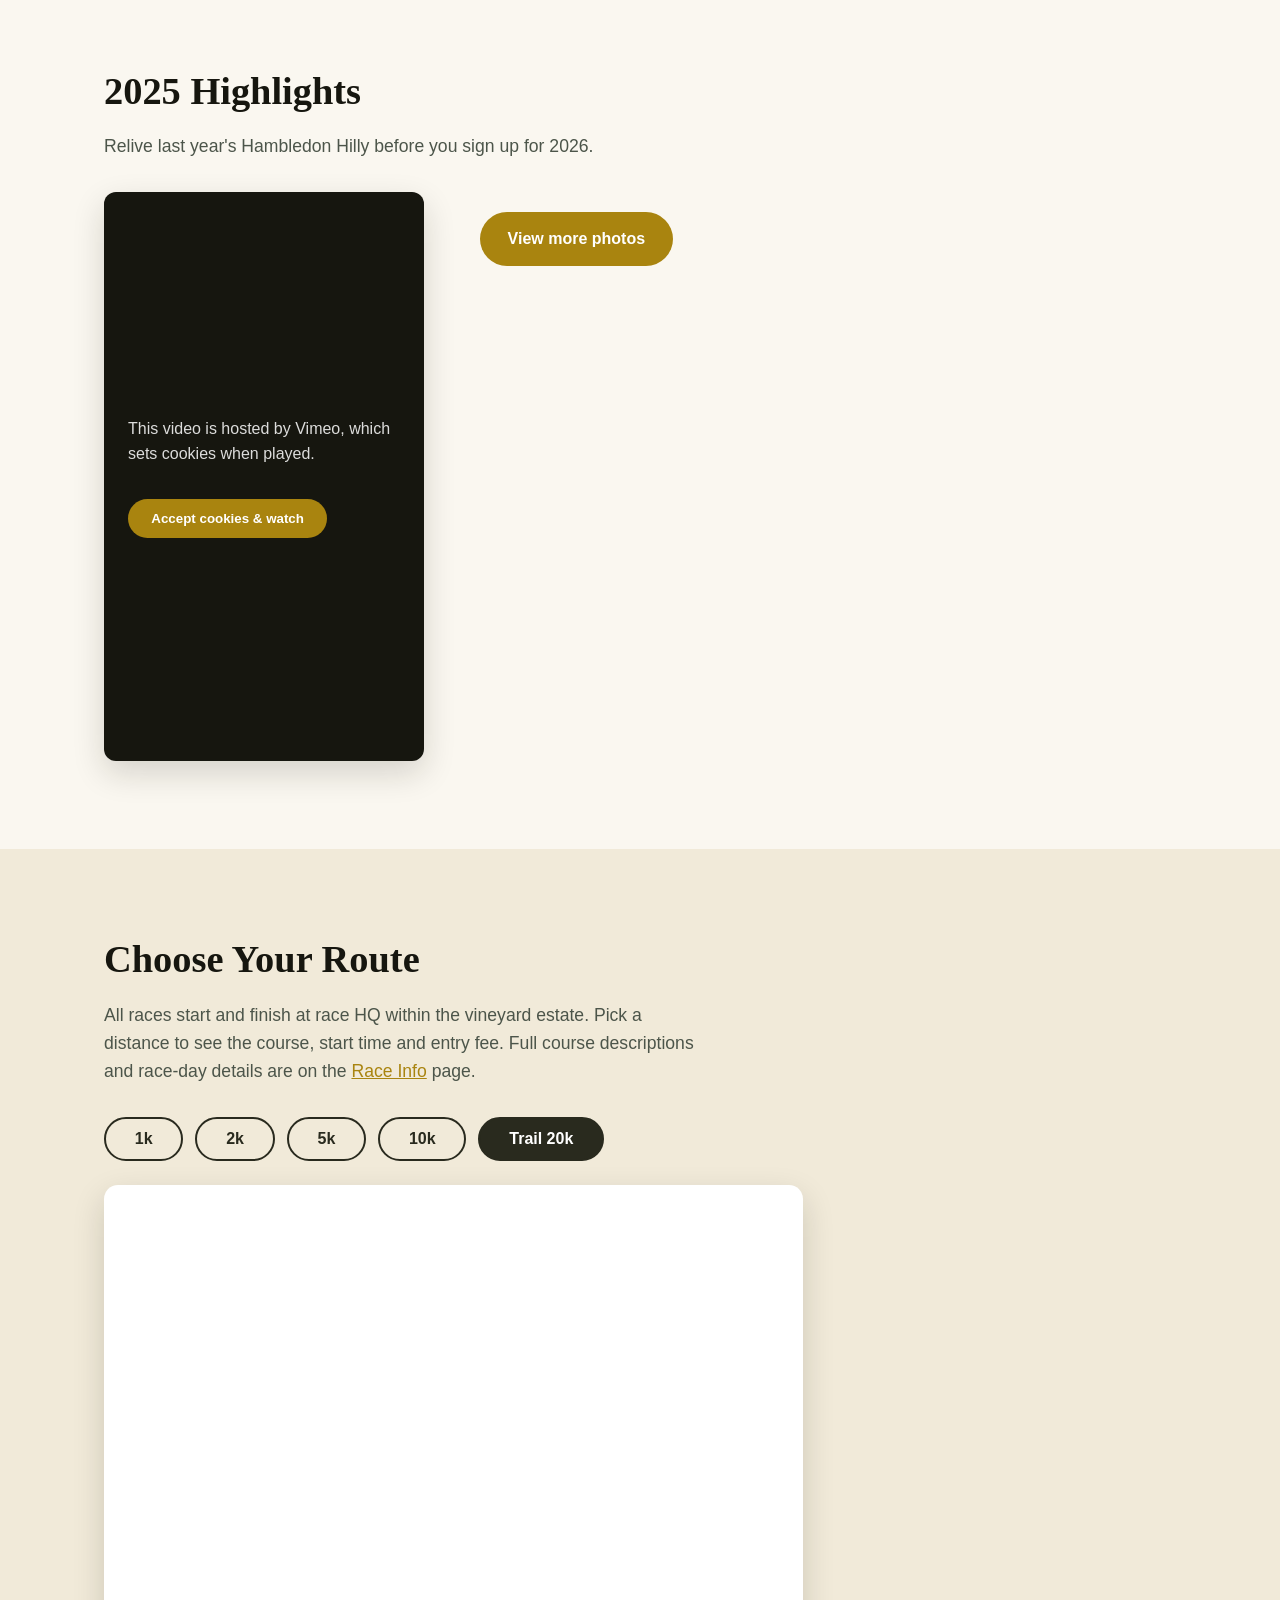
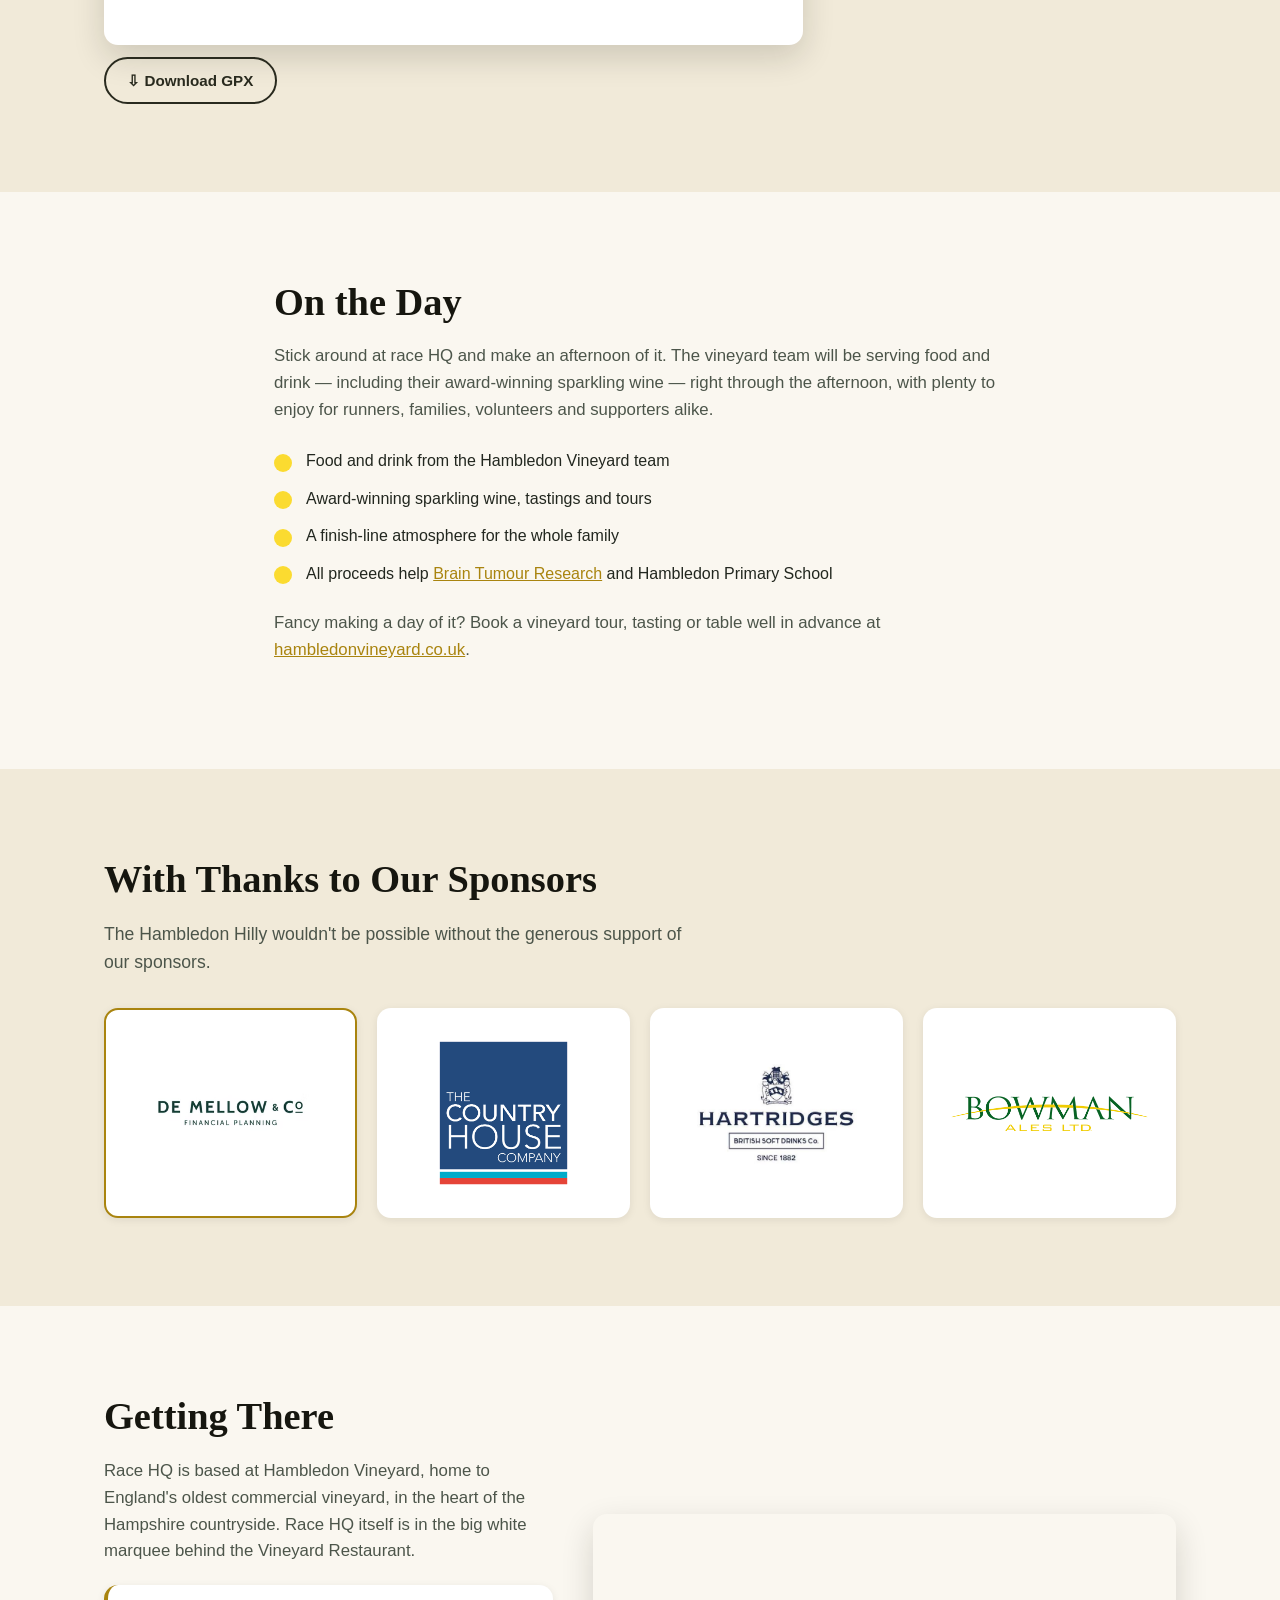
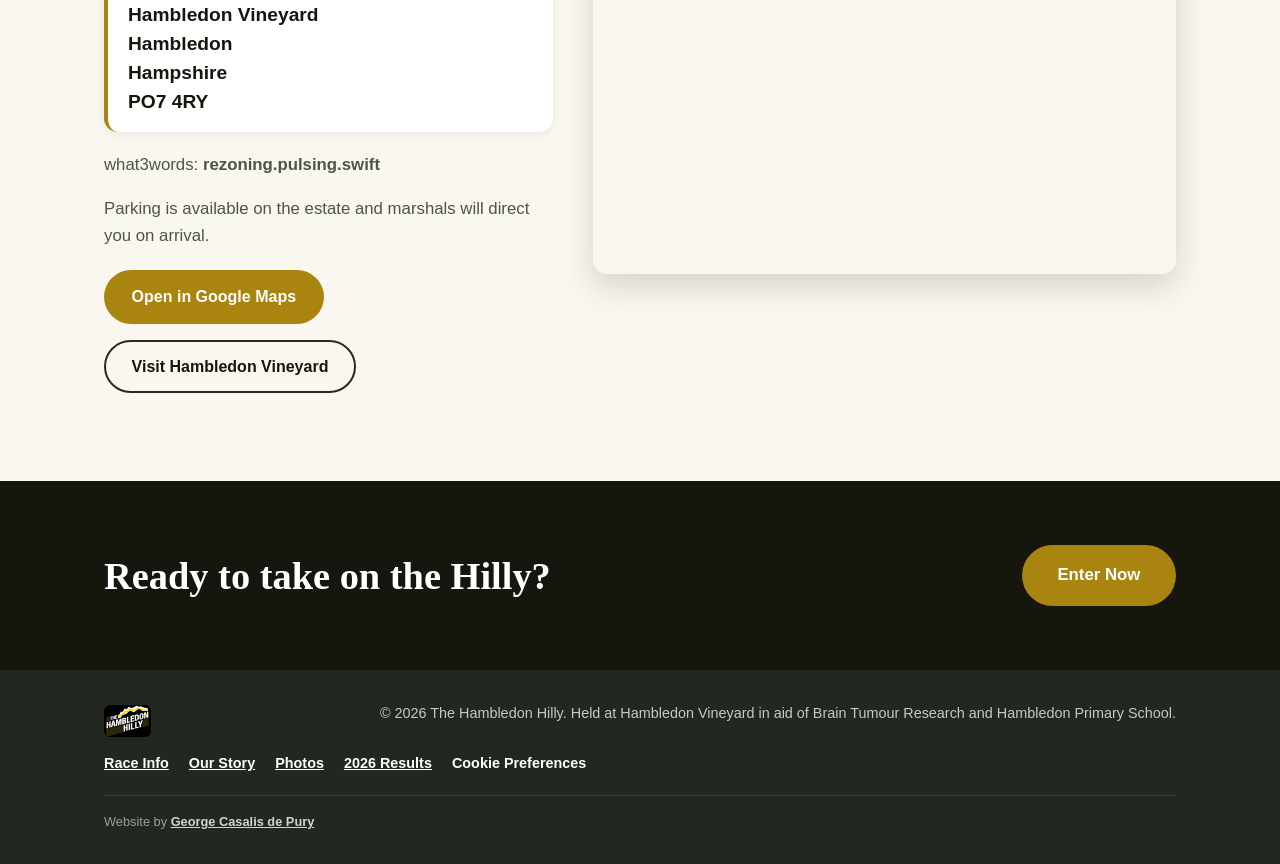
==== commit bb44341d: "add 2026 video credit" ====
--- a/site/index-prerace.html
+++ b/site/index-prerace.html
@@ -311,6 +311,7 @@
       <button type="button" class="footer-cookie-btn cookie-preferences-btn">Cookie Preferences</button>
     </nav>
   </div>
+  <div class="wrap"><p class="footer-credit">Website by <a href="http://casalis.co.uk/" target="_blank" rel="noopener">George Casalis de Pury</a></p></div>
 </footer>
 
 <script src="https://player.vimeo.com/api/player.js"></script>
--- a/site/css/style.css
+++ b/site/css/style.css
@@ -242,6 +242,23 @@
   box-shadow: var(--shadow-md);
 }
 
+.video-embed video {
+  display: block;
+  width: 100%;
+  height: auto;
+  aspect-ratio: 9 / 16;
+  background: #000;
+}
+
+.video-credit {
+  max-width: 320px;
+  margin: 12px 0 0;
+  font-size: 0.9rem;
+  color: var(--ink-soft);
+  text-align: center;
+}
+.video-credit a { color: inherit; font-weight: 600; }
+
 /* Photo gallery */
 .photo-gallery {
   display: grid;
@@ -368,7 +385,8 @@
 
 @media (max-width: 900px) {
   .video-gallery-grid { grid-template-columns: 1fr; gap: 40px; }
-  .video-embed { margin-left: auto; margin-right: auto; }
+  .video-embed,
+  .video-credit { margin-left: auto; margin-right: auto; }
 }
 
 @media (max-width: 480px) {
@@ -805,6 +823,18 @@
   display: flex;
   gap: 20px;
   flex-wrap: wrap;
+}
+.footer-credit {
+  margin-top: 20px;
+  margin-bottom: 0;
+  padding-top: 16px;
+  border-top: 1px solid rgba(255,255,255,0.12);
+  font-size: 0.8rem;
+  color: rgba(255,255,255,0.55);
+}
+.footer-credit a {
+  color: rgba(255,255,255,0.8);
+  font-weight: 600;
 }
 
 /* Leaflet popup theming */
